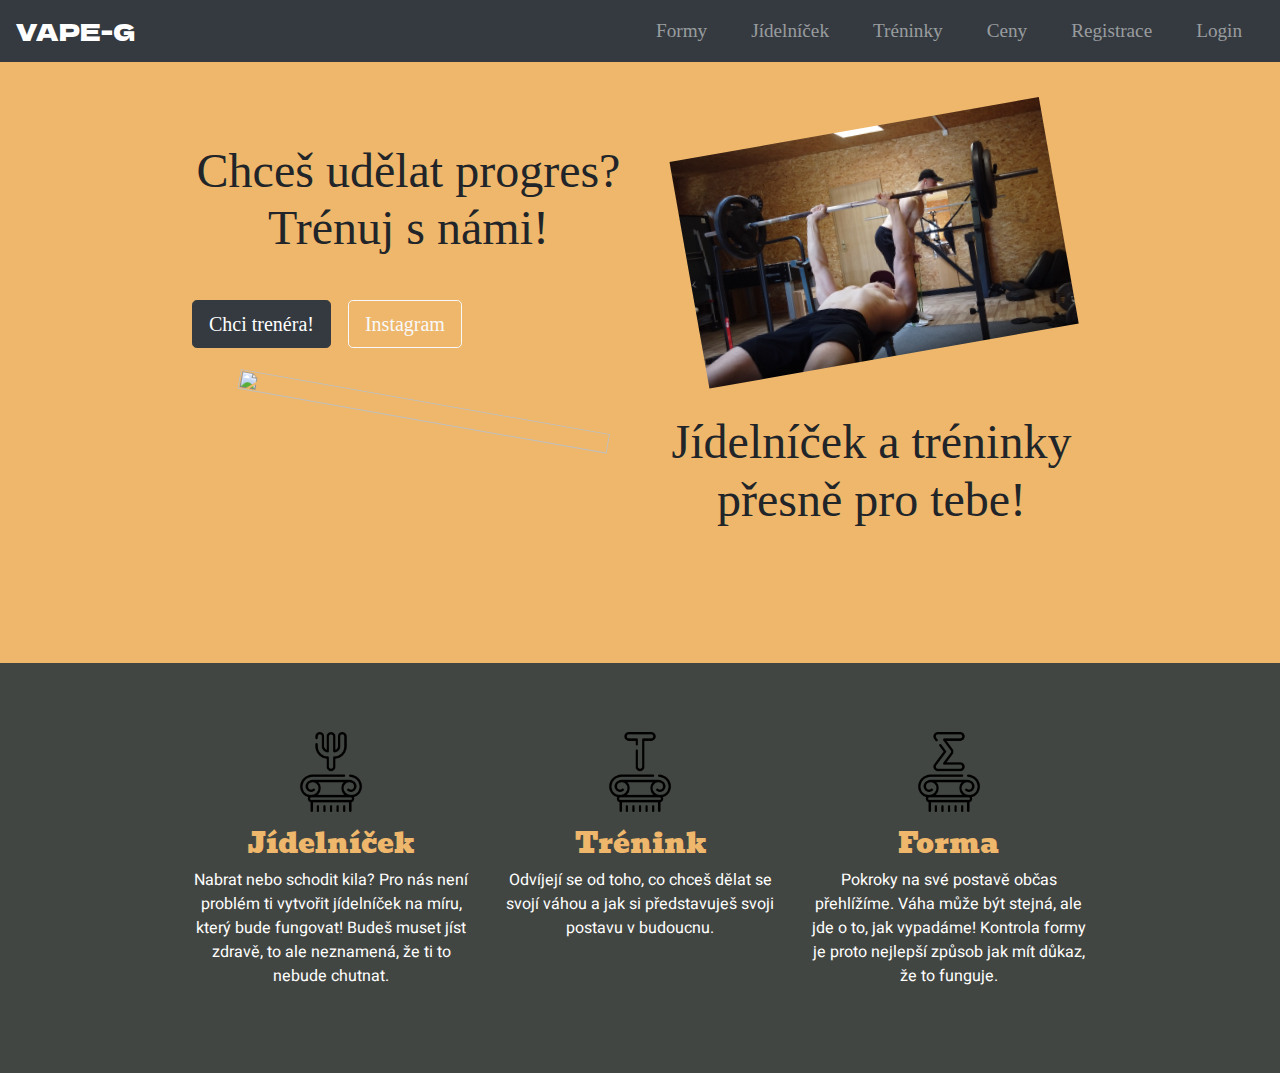
==== index.html @ 91965c05 "Add files via upload" ====
<!DOCTYPE html>
<html lang="en" dir="ltr">
  <head>
    <meta charset="utf-8">
    <title>VAPE-G</title>
    <link rel="icon" type="image/png" href="images/Favicon.png"/>
    <link rel="stylesheet" href="https://maxcdn.bootstrapcdn.com/bootstrap/4.0.0/css/bootstrap.min.css" integrity="sha384-Gn5384xqQ1aoWXA+058RXPxPg6fy4IWvTNh0E263XmFcJlSAwiGgFAW/dAiS6JXm" crossorigin="anonymous">
    <link rel="stylesheet" href="css/style.css"/>
    <link rel="preconnect" href="https://fonts.gstatic.com">
    <!-- Google fonts -->
    <link href="https://fonts.googleapis.com/css2?family=Bevan&display=swap" rel="stylesheet">
    <link href="https://fonts.googleapis.com/css2?family=Dela+Gothic+One&display=swap" rel="stylesheet">
    <link href="https://fonts.googleapis.com/css2?family=Heebo&display=swap" rel="stylesheet">
    <!-- Awsome faticon -->
    <script defer src="https://use.fontawesome.com/releases/v5.0.7/js/all.js"></script>
    <!-- bootstrap scripts -->
    <script src="https://code.jquery.com/jquery-3.2.1.slim.min.js" integrity="sha384-KJ3o2DKtIkvYIK3UENzmM7KCkRr/rE9/Qpg6aAZGJwFDMVNA/GpGFF93hXpG5KkN" crossorigin="anonymous"></script>
    <script src="https://cdnjs.cloudflare.com/ajax/libs/popper.js/1.12.9/umd/popper.min.js" integrity="sha384-ApNbgh9B+Y1QKtv3Rn7W3mgPxhU9K/ScQsAP7hUibX39j7fakFPskvXusvfa0b4Q" crossorigin="anonymous"></script>
    <script src="https://maxcdn.bootstrapcdn.com/bootstrap/4.0.0/js/bootstrap.min.js" integrity="sha384-JZR6Spejh4U02d8jOt6vLEHfe/JQGiRRSQQxSfFWpi1MquVdAyjUar5+76PVCmYl" crossorigin="anonymous"></script>

  </head>
  <body>

  <section id="title">

    <nav class="navbar fixed-top navbar-expand-lg navbar-dark bg-dark">

      <a class="navbar-brand" href="#">VAPE-G</a>

      <button class="navbar-toggler" type="button" data-toggle="collapse" data-target="#navbarSupportedContent" aria-controls="navbarSupportedContent" aria-expanded="false" aria-label="Toggle navigation">
        <span class="navbar-toggler-icon"></span>
      </button>

        <div class="collapse navbar-collapse" id="navbarSupportedContent">
          <ul class="navbar-nav ml-auto">
            <li class="nav-item"><a class="nav-link" href="Formy.html">Formy</a></li>
            <li class="nav-item"><a class="nav-link" href="Jídelníček.html">Jídelníček</a></li>
            <li class="nav-item"><a class="nav-link" href="#">Tréninky</a></li>
            <li class="nav-item"><a class="nav-link" href="#">Ceny</a></li>
            <li class="nav-item"><a class="nav-link" href="#">Registrace</a></li>
            <li class="nav-item"><a class="nav-link" href="#">Login</a></li>
          </ul>
        </div>
    </nav>

    <div class="container-fluid">
      <div class="row">
        <div class="col-lg-6">
          <h1>Chceš udělat progres? Trénuj s námi!</h1>
          <button type="button" class="btn btn-dark btn-lg download-button"><i class="fas fa-heartbeat"></i>Chci trenéra!</button>
          <button type="button" class="btn btn-outline-light btn-lg download-button"><i class="fab fa-instagram"></i>Instagram</button>
        </div>
        <div class="col-lg-6  col-md-6 col-sm-12">
          <img style="object-fit: contai" src="images/pv_1.png" alt="" width="375" height="225px" class="img_pv title-img2">
        </div>
        <div class="col-lg-6 col-md-6 col-sm-12">
          <img style="object-fit: contai" src="images/p_1.png" alt="" width="375" height="225px" class="img_pv title-img">
        </div>
        <div class="col-lg-6">
          <h1>Jídelníček a tréninky přesně pro tebe!</h1>
        </div>

      </div>
    </div>


    </section>

    <section id="middle-title">

      <div class="container-fluid">
        <div class="row">
          <div class="col-sm">
            <img style="" src="images/J_psi.png" class="little-images">
            <h3>Jídelníček</h3>
            <p>Nabrat nebo schodit kila? Pro nás není problém ti vytvořit jídelníček na míru, který bude fungovat! Budeš muset jíst zdravě, to ale neznamená, že ti to nebude chutnat. </p>
          </div>
          <div class="col-sm">
            <img style="" src="images/T_tau.png" class="little-images">
            <h3>Trénink</h3>
            <p>Odvíjejí se od toho, co chceš dělat se svojí váhou a jak si představuješ svoji postavu v budoucnu.</p>
          </div>
          <div class="col-sm">
            <img style="" src="images/f_sigma.png" class="little-images">
            <h3>Forma</h3>
            <p>Pokroky na své postavě občas přehlížíme. Váha může být stejná, ale jde o to, jak vypadáme! Kontrola formy je proto nejlepší způsob jak mít důkaz, že to funguje.</p>
          </div>
        </div>
      </div>
    </section>

  </body>
</html>
---- css/style.css ----
#title{
  background-color: #eeb76b;
  color: #grey;
  padding-top: 60px;
}

#middle-title{
  background-color: #424642;
  color: #eeb76b;
  padding-bottom: 30px;
}
/* jenom výplň */

.vypln{
  height: 50px;
  width: 100%;
  background-color: #424642;
}

body{
  font-family: "Montserrat";
}

h1{
  font-family: "Montserrat";
  text-align: center;
  margin: 10% 0 10% 0;
  font-size: 3rem;
}

h3{
  font-family: 'Bevan';
  text-align: center;
  margin-top: 15px;
}
p{
  font-family: 'Heebo', sans-serif;
  text-align: center;
  color: white;
}

.container-fluid{
  padding: 3% 15%;
}

img{
  padding-top: 30px;
  display: block;
  margin-left: auto;
  margin-right: auto;
  max-width: 100%;
  height: auto;
}

/* navigation bar */

.navbar-brand{
font-family: 'Dela Gothic One', cursive;
font-size: 1.5rem;
}

.nav-item{
  padding: 0 14px;
}

.nav-link{
  font-size: 1.2rem;
  color: #eeb76b;
}

/* Download Buttons */

.download-button{
  margin: 0% 3% 5% 0;
}

/* images */

.title-img2{
  transform: rotate(-10deg);
}

.title-img{
  transform: rotate(10deg);
}

.little-images{
    height:80px
    width:auto;/*maintain aspect ratio*/
    max-width:80px;
}
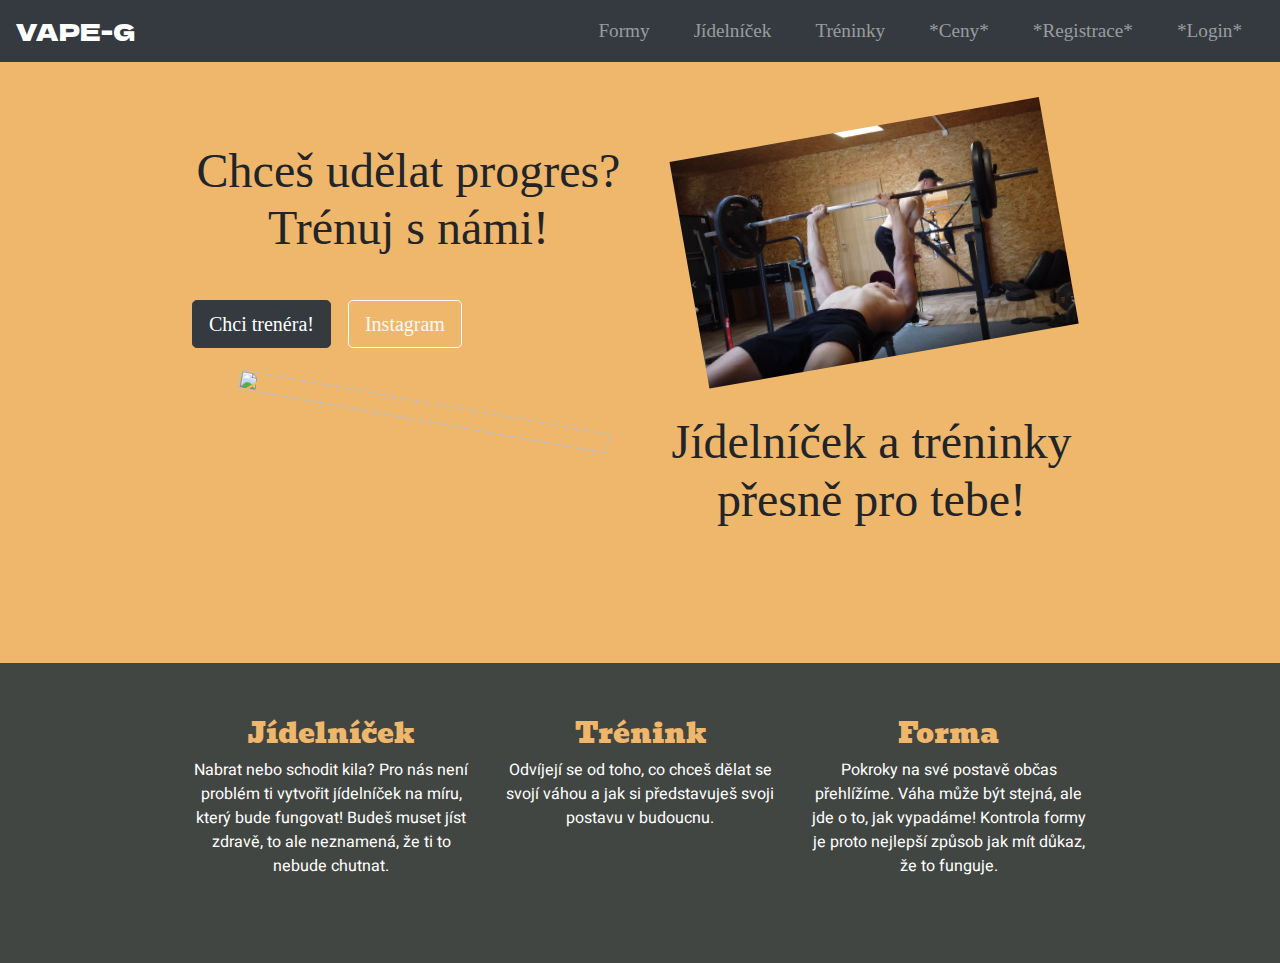
==== commit 657ad083: "Add files via upload" ====
--- a/index.html
+++ b/index.html
@@ -13,6 +13,7 @@
     <link href="https://fonts.googleapis.com/css2?family=Heebo&display=swap" rel="stylesheet">
     <!-- Awsome faticon -->
     <script defer src="https://use.fontawesome.com/releases/v5.0.7/js/all.js"></script>
+    <script src="https://kit.fontawesome.com/f1145ad436.js" crossorigin="anonymous"></script>
     <!-- bootstrap scripts -->
     <script src="https://code.jquery.com/jquery-3.2.1.slim.min.js" integrity="sha384-KJ3o2DKtIkvYIK3UENzmM7KCkRr/rE9/Qpg6aAZGJwFDMVNA/GpGFF93hXpG5KkN" crossorigin="anonymous"></script>
     <script src="https://cdnjs.cloudflare.com/ajax/libs/popper.js/1.12.9/umd/popper.min.js" integrity="sha384-ApNbgh9B+Y1QKtv3Rn7W3mgPxhU9K/ScQsAP7hUibX39j7fakFPskvXusvfa0b4Q" crossorigin="anonymous"></script>
@@ -25,7 +26,7 @@
 
     <nav class="navbar fixed-top navbar-expand-lg navbar-dark bg-dark">
 
-      <a class="navbar-brand" href="#">VAPE-G</a>
+      <a class="navbar-brand" href="index.html">VAPE-G</a>
 
       <button class="navbar-toggler" type="button" data-toggle="collapse" data-target="#navbarSupportedContent" aria-controls="navbarSupportedContent" aria-expanded="false" aria-label="Toggle navigation">
         <span class="navbar-toggler-icon"></span>
@@ -35,10 +36,10 @@
           <ul class="navbar-nav ml-auto">
             <li class="nav-item"><a class="nav-link" href="Formy.html">Formy</a></li>
             <li class="nav-item"><a class="nav-link" href="Jídelníček.html">Jídelníček</a></li>
-            <li class="nav-item"><a class="nav-link" href="#">Tréninky</a></li>
-            <li class="nav-item"><a class="nav-link" href="#">Ceny</a></li>
-            <li class="nav-item"><a class="nav-link" href="#">Registrace</a></li>
-            <li class="nav-item"><a class="nav-link" href="#">Login</a></li>
+            <li class="nav-item"><a class="nav-link" href="Tréninky.html">Tréninky</a></li>
+            <li class="nav-item"><a class="nav-link" href="#">*Ceny*</a></li>
+            <li class="nav-item"><a class="nav-link" href="#">*Registrace*</a></li>
+            <li class="nav-item"><a class="nav-link" href="#">*Login*</a></li>
           </ul>
         </div>
     </nav>
@@ -70,18 +71,18 @@
 
       <div class="container-fluid">
         <div class="row">
-          <div class="col-sm">
-            <img style="" src="images/J_psi.png" class="little-images">
+          <div class="box col-sm">
+            <a href='jídelníček.html'><i class="icon fas fa-utensils fa-4x"></i></a>
             <h3>Jídelníček</h3>
             <p>Nabrat nebo schodit kila? Pro nás není problém ti vytvořit jídelníček na míru, který bude fungovat! Budeš muset jíst zdravě, to ale neznamená, že ti to nebude chutnat. </p>
           </div>
-          <div class="col-sm">
-            <img style="" src="images/T_tau.png" class="little-images">
+          <div class="box col-sm">
+            <a href='Tréninky.html'><i class="icon fas fa-clipboard fa-4x"></i></a>
             <h3>Trénink</h3>
             <p>Odvíjejí se od toho, co chceš dělat se svojí váhou a jak si představuješ svoji postavu v budoucnu.</p>
           </div>
-          <div class="col-sm">
-            <img style="" src="images/f_sigma.png" class="little-images">
+          <div class="box col-sm">
+            <a href='Formy.html'><i class="icon fas fa-child fa-4x"></i></a>
             <h3>Forma</h3>
             <p>Pokroky na své postavě občas přehlížíme. Váha může být stejná, ale jde o to, jak vypadáme! Kontrola formy je proto nejlepší způsob jak mít důkaz, že to funguje.</p>
           </div>
--- a/css/style.css
+++ b/css/style.css
@@ -89,3 +89,15 @@
     width:auto;/*maintain aspect ratio*/
     max-width:80px;
 }
+
+.box{
+text-align: center;
+}
+
+.icon{
+color: black;
+}
+
+.icon:hover{
+  color: #ff8303;
+}
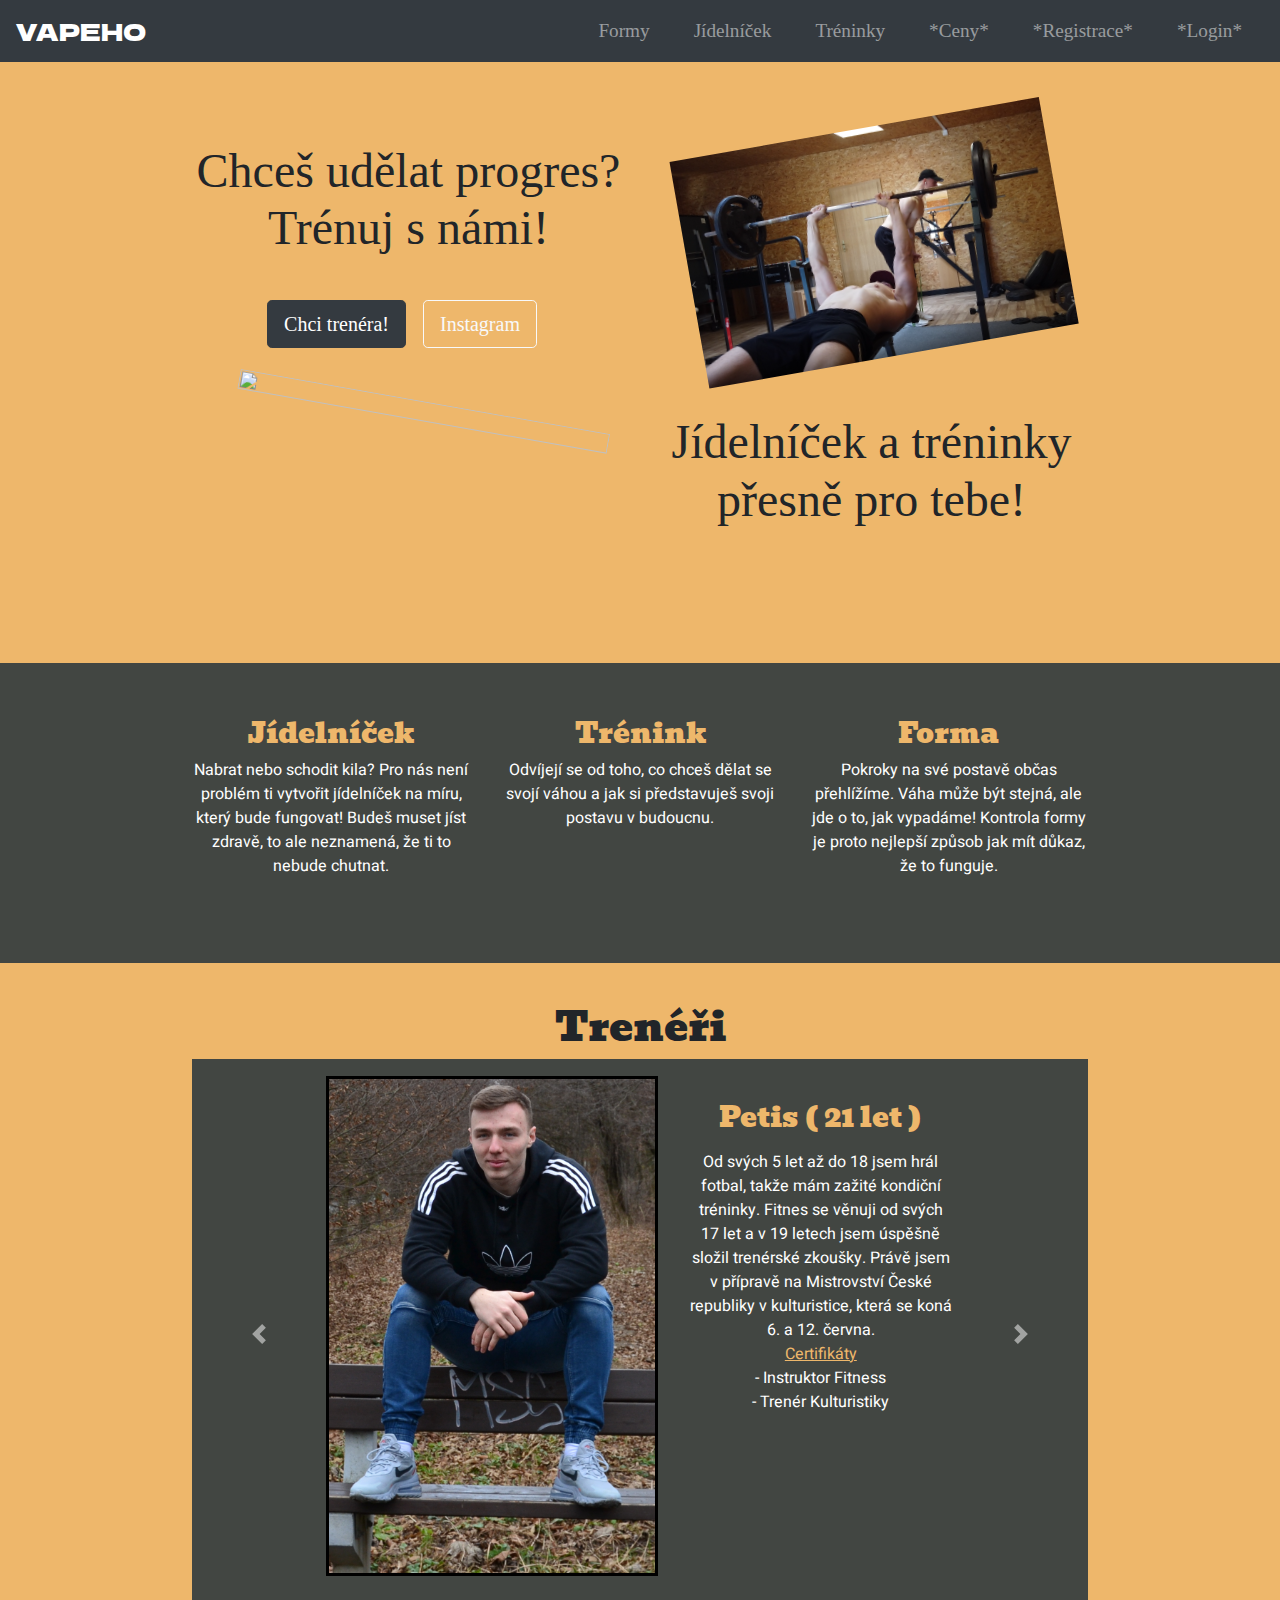
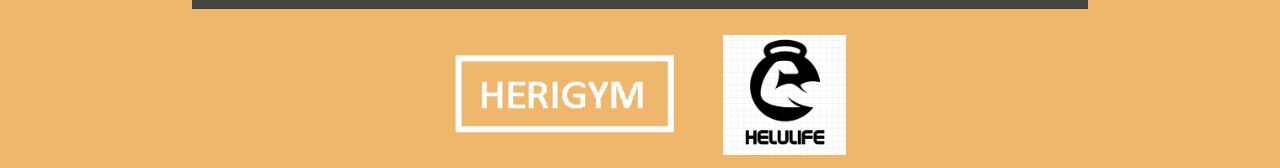
==== commit 2fb907e6: "Add files via upload" ====
--- a/index.html
+++ b/index.html
@@ -2,7 +2,7 @@
 <html lang="en" dir="ltr">
   <head>
     <meta charset="utf-8">
-    <title>VAPE-G</title>
+    <title>VAPEHO</title>
     <link rel="icon" type="image/png" href="images/Favicon.png"/>
     <link rel="stylesheet" href="https://maxcdn.bootstrapcdn.com/bootstrap/4.0.0/css/bootstrap.min.css" integrity="sha384-Gn5384xqQ1aoWXA+058RXPxPg6fy4IWvTNh0E263XmFcJlSAwiGgFAW/dAiS6JXm" crossorigin="anonymous">
     <link rel="stylesheet" href="css/style.css"/>
@@ -26,7 +26,7 @@
 
     <nav class="navbar fixed-top navbar-expand-lg navbar-dark bg-dark">
 
-      <a class="navbar-brand" href="index.html">VAPE-G</a>
+      <a class="navbar-brand" href="index.html">VAPEHO</a>
 
       <button class="navbar-toggler" type="button" data-toggle="collapse" data-target="#navbarSupportedContent" aria-controls="navbarSupportedContent" aria-expanded="false" aria-label="Toggle navigation">
         <span class="navbar-toggler-icon"></span>
@@ -52,10 +52,10 @@
           <button type="button" class="btn btn-outline-light btn-lg download-button"><i class="fab fa-instagram"></i>Instagram</button>
         </div>
         <div class="col-lg-6  col-md-6 col-sm-12">
-          <img style="object-fit: contai" src="images/pv_1.png" alt="" width="375" height="225px" class="img_pv title-img2">
+          <img style="object-fit: contai" src="images/pv_1.png" alt="" width="375" height="225px" class="img_pv title-img2 img_title">
         </div>
         <div class="col-lg-6 col-md-6 col-sm-12">
-          <img style="object-fit: contai" src="images/p_1.png" alt="" width="375" height="225px" class="img_pv title-img">
+          <img style="object-fit: contai" src="images/p_1.png" alt="" width="375" height="225px" class="img_pv title-img img_title">
         </div>
         <div class="col-lg-6">
           <h1>Jídelníček a tréninky přesně pro tebe!</h1>
@@ -72,23 +72,103 @@
       <div class="container-fluid">
         <div class="row">
           <div class="box col-sm">
-            <a href='jídelníček.html'><i class="icon fas fa-utensils fa-4x"></i></a>
+            <a href='Jídelníček.html'><i class="icon fas fa-utensils fa-4x"></i></a>
             <h3>Jídelníček</h3>
-            <p>Nabrat nebo schodit kila? Pro nás není problém ti vytvořit jídelníček na míru, který bude fungovat! Budeš muset jíst zdravě, to ale neznamená, že ti to nebude chutnat. </p>
+            <p class="midlle-p">Nabrat nebo schodit kila? Pro nás není problém ti vytvořit jídelníček na míru, který bude fungovat! Budeš muset jíst zdravě, to ale neznamená, že ti to nebude chutnat. </p>
           </div>
           <div class="box col-sm">
             <a href='Tréninky.html'><i class="icon fas fa-clipboard fa-4x"></i></a>
             <h3>Trénink</h3>
-            <p>Odvíjejí se od toho, co chceš dělat se svojí váhou a jak si představuješ svoji postavu v budoucnu.</p>
+            <p class="midlle-p">Odvíjejí se od toho, co chceš dělat se svojí váhou a jak si představuješ svoji postavu v budoucnu.</p>
           </div>
           <div class="box col-sm">
             <a href='Formy.html'><i class="icon fas fa-child fa-4x"></i></a>
             <h3>Forma</h3>
-            <p>Pokroky na své postavě občas přehlížíme. Váha může být stejná, ale jde o to, jak vypadáme! Kontrola formy je proto nejlepší způsob jak mít důkaz, že to funguje.</p>
+            <p class="midlle-p">Pokroky na své postavě občas přehlížíme. Váha může být stejná, ale jde o to, jak vypadáme! Kontrola formy je proto nejlepší způsob jak mít důkaz, že to funguje.</p>
           </div>
         </div>
       </div>
     </section>
 
+
+
+    <section id="switch-title">
+
+      <h3 class="switch-h3">Trenéři</h3>
+
+      <div id="carouselExampleControls" class="carousel slide" data-ride="carousel" data-interval="10000">
+        <div class="carousel-inner">
+          <div class="carousel-item active" style="background-color: #424642;">
+
+            <div class="container-fluid">
+              <div class="row">
+                <div class="box col-sm">
+                  <img src="images/Petr_Herian_foto.jpg" alt="petis_profil" class="profil-photo">
+                </div>
+                <div class="box col-sm">
+                  <h3 class="profil_h3">Petis ( 21 let )</h3>
+                  <p class="switch-p">Od svých 5 let až do 18 jsem hrál fotbal, takže mám zažité kondiční tréninky. Fitnes se věnuji od svých 17 let a v 19 letech jsem úspěšně složil
+                    trenérské zkoušky. Právě jsem v přípravě na Mistrovství České republiky v kulturistice, která se koná 6. a 12. června. <br> <u style="color: #eeb76b;">Certifikáty</u> <br>
+                    - Instruktor Fitness<br>- Trenér Kulturistiky</p>
+
+                </div>
+              </div>
+            </div>
+
+          </div>
+          <div class="carousel-item" style="background-color: #424642;">
+
+            <div class="container-fluid">
+              <div class="row">
+                <div class="box col-sm">
+                  <img src="images/vasek.jpg" alt="petis_profil" class="profil-photo">
+                </div>
+                <div class="box col-sm">
+                  <h3 class="profil_h3">Vašek ( 21 let )</h3>
+                  <p class="switch-p">Od svých 5 let až do 15 jsem hrál fotbal, potom jsem začal běhat jako hubený hovno (atlet). No a v 19 mi došlo, že mám vobří nohy,
+                    tak se vydám Fitnes cestou. Právě jsem v přípravě na Mistrovství České republiky v kulturistice, která se koná 6. a 12. června. <br> <u style="color: #eeb76b;">Certifikáty</u> <br>
+                    - Instruktor Fitness<br>- Trenér Kulturistiky</p>
+
+                </div>
+              </div>
+            </div>
+
+          </div>
+          <div class="carousel-item" style="background-color: #424642;">
+
+            <div class="container-fluid">
+              <div class="row">
+                <div class="box col-sm">
+                  <img src="images/jan.jpg" alt="petis_profil" class="profil-photo">
+                </div>
+                <div class="box col-sm">
+                  <h3 class="profil_h3">Honza ( 21 let )</h3>
+                  <p class="switch-p">Od svých 5 let až do 13 jsem hrál fotbal, potom jsem zjistil, že hraju jak kus hovna tak jsem si šel plácat s jounasem pinkpong. Z odpalů
+                    míčků mi narostly vobrovský latisimusi, tak jsem začal cvičit a vybudoval jsem si na zádech letiště. Právě jsem v přípravě na Mistrovství České republiky v kulturistice, která se koná 6. a 12. června. <br> <u style="color: #eeb76b;">Certifikáty</u> <br>
+                    - Instruktor Fitness<br>- Trenér Kulturistiky</p>
+
+                </div>
+              </div>
+            </div>
+
+          </div>
+        </div>
+
+        <a class="carousel-control-prev" href="#carouselExampleControls" role="button" data-slide="prev">
+          <span class="carousel-control-prev-icon" aria-hidden="true"></span>
+          <span class="sr-only">Previous</span>
+        </a>
+        <a class="carousel-control-next" href="#carouselExampleControls" role="button" data-slide="next">
+          <span class="carousel-control-next-icon" aria-hidden="true"></span>
+          <span class="sr-only">Next</span>
+        </a>
+      </div>
+  </section>
+  <section id="press">
+    <img src="images/HERIGYM.png" alt="" class="reklama-photo">
+    <img src="images/Helulife.png" alt="" class="reklama-photo">
+  </section>
+
+
   </body>
 </html>
--- a/css/style.css
+++ b/css/style.css
@@ -1,7 +1,7 @@
 #title{
   background-color: #eeb76b;
-  color: #grey;
   padding-top: 60px;
+  text-align: center;
 }
 
 #middle-title{
@@ -33,7 +33,7 @@
   text-align: center;
   margin-top: 15px;
 }
-p{
+.midlle-p{
   font-family: 'Heebo', sans-serif;
   text-align: center;
   color: white;
@@ -43,11 +43,8 @@
   padding: 3% 15%;
 }
 
-img{
+.img_title{
   padding-top: 30px;
-  display: block;
-  margin-left: auto;
-  margin-right: auto;
   max-width: 100%;
   height: auto;
 }
@@ -101,3 +98,48 @@
 .icon:hover{
   color: #ff8303;
 }
+
+/* switch sekce */
+
+#switch-title{
+  padding: 2% 15%;
+  background-color: #eeb76b;
+  text-align: center;
+}
+
+.switch-p{
+  font-family: 'Heebo', sans-serif;
+  color: white;
+  margin-top: 15px;
+}
+
+.switch-h3{
+  font-size: 2.5rem;
+}
+
+.profil-photo{
+  height: 500px;
+  width: auto;
+  margin-top: -10px;
+  border: 3px solid black;
+}
+
+#press{
+  text-align: center;
+  background-color: #eeb76b;
+  padding-bottom: 1%;
+}
+
+.reklama-photo{
+  width: auto;
+  height: 120px;
+  margin: 0px 10px;
+}
+
+.profil_h3{
+  color : #eeb76b;
+}
+
+.carousel-item{
+ height: 550px;
+}
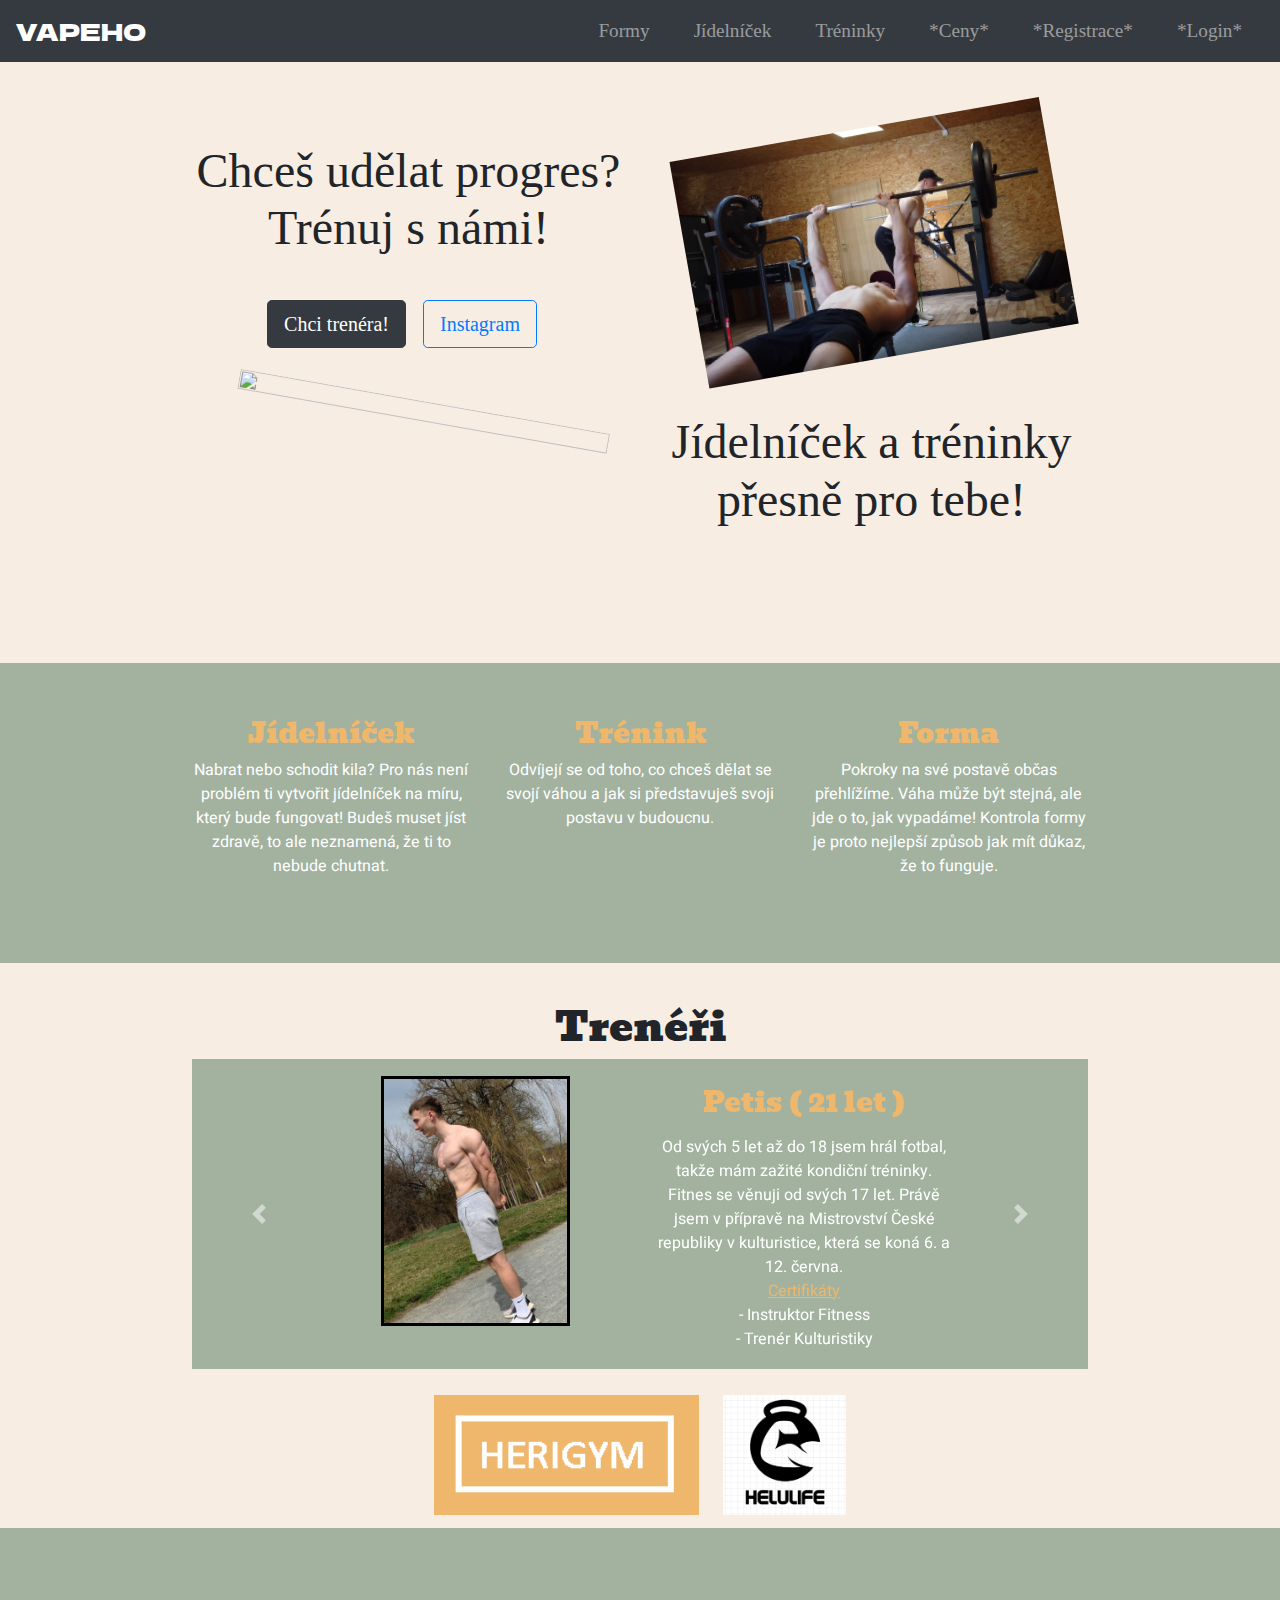
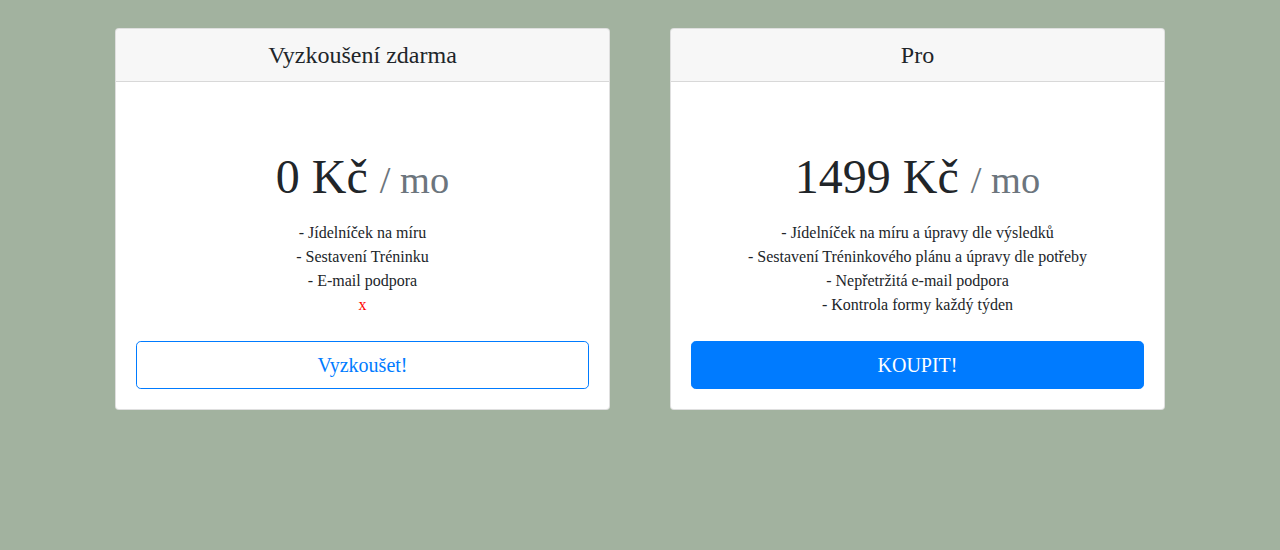
==== commit 4ca24d22: "Add files via upload" ====
--- a/index.html
+++ b/index.html
@@ -38,7 +38,7 @@
             <li class="nav-item"><a class="nav-link" href="Jídelníček.html">Jídelníček</a></li>
             <li class="nav-item"><a class="nav-link" href="Tréninky.html">Tréninky</a></li>
             <li class="nav-item"><a class="nav-link" href="#">*Ceny*</a></li>
-            <li class="nav-item"><a class="nav-link" href="#">*Registrace*</a></li>
+            <li class="nav-item"><a class="nav-link" href="Registrace.html">*Registrace*</a></li>
             <li class="nav-item"><a class="nav-link" href="#">*Login*</a></li>
           </ul>
         </div>
@@ -48,8 +48,8 @@
       <div class="row">
         <div class="col-lg-6">
           <h1>Chceš udělat progres? Trénuj s námi!</h1>
-          <button type="button" class="btn btn-dark btn-lg download-button"><i class="fas fa-heartbeat"></i>Chci trenéra!</button>
-          <button type="button" class="btn btn-outline-light btn-lg download-button"><i class="fab fa-instagram"></i>Instagram</button>
+          <button type="submit" onClick="location.href='Formy.html'" class="btn btn-dark btn-lg download-button"><i class="fas fa-heartbeat"></i>Chci trenéra!</button>
+          <button type="button" onclick="window.open('https://www.instagram.com/peta.herian/')" class="btn btn-outline-primary btn-lg download-button"><i class="fab fa-instagram"></i>Instagram</button>
         </div>
         <div class="col-lg-6  col-md-6 col-sm-12">
           <img style="object-fit: contai" src="images/pv_1.png" alt="" width="375" height="225px" class="img_pv title-img2 img_title">
@@ -98,17 +98,17 @@
 
       <div id="carouselExampleControls" class="carousel slide" data-ride="carousel" data-interval="10000">
         <div class="carousel-inner">
-          <div class="carousel-item active" style="background-color: #424642;">
+          <div class="carousel-item active" style="background-color: #a2b29f;"> <!-- BARVA -->
 
             <div class="container-fluid">
               <div class="row">
                 <div class="box col-sm">
-                  <img src="images/Petr_Herian_foto.jpg" alt="petis_profil" class="profil-photo">
+                  <img src="images/lepsi_petr.jpg" alt="petis_profil" class="profil-photo">
                 </div>
                 <div class="box col-sm">
                   <h3 class="profil_h3">Petis ( 21 let )</h3>
-                  <p class="switch-p">Od svých 5 let až do 18 jsem hrál fotbal, takže mám zažité kondiční tréninky. Fitnes se věnuji od svých 17 let a v 19 letech jsem úspěšně složil
-                    trenérské zkoušky. Právě jsem v přípravě na Mistrovství České republiky v kulturistice, která se koná 6. a 12. června. <br> <u style="color: #eeb76b;">Certifikáty</u> <br>
+                  <p class="switch-p">Od svých 5 let až do 18 jsem hrál fotbal, takže mám zažité kondiční tréninky. Fitnes se věnuji od svých 17 let.
+                     Právě jsem v přípravě na Mistrovství České republiky v kulturistice, která se koná 6. a 12. června. <br> <u style="color: #eeb76b;">Certifikáty</u> <br>
                     - Instruktor Fitness<br>- Trenér Kulturistiky</p>
 
                 </div>
@@ -121,12 +121,12 @@
             <div class="container-fluid">
               <div class="row">
                 <div class="box col-sm">
-                  <img src="images/vasek.jpg" alt="petis_profil" class="profil-photo">
+                  <img src="images/22_vasek.png" alt="petis_profil" class="profil-photo">
                 </div>
                 <div class="box col-sm">
                   <h3 class="profil_h3">Vašek ( 21 let )</h3>
                   <p class="switch-p">Od svých 5 let až do 15 jsem hrál fotbal, potom jsem začal běhat jako hubený hovno (atlet). No a v 19 mi došlo, že mám vobří nohy,
-                    tak se vydám Fitnes cestou. Právě jsem v přípravě na Mistrovství České republiky v kulturistice, která se koná 6. a 12. června. <br> <u style="color: #eeb76b;">Certifikáty</u> <br>
+                    tak se vydám Fitnes cestou. <br> <u style="color: #eeb76b;">Certifikáty</u> <br>
                     - Instruktor Fitness<br>- Trenér Kulturistiky</p>
 
                 </div>
@@ -143,8 +143,8 @@
                 </div>
                 <div class="box col-sm">
                   <h3 class="profil_h3">Honza ( 21 let )</h3>
-                  <p class="switch-p">Od svých 5 let až do 13 jsem hrál fotbal, potom jsem zjistil, že hraju jak kus hovna tak jsem si šel plácat s jounasem pinkpong. Z odpalů
-                    míčků mi narostly vobrovský latisimusi, tak jsem začal cvičit a vybudoval jsem si na zádech letiště. Právě jsem v přípravě na Mistrovství České republiky v kulturistice, která se koná 6. a 12. června. <br> <u style="color: #eeb76b;">Certifikáty</u> <br>
+                  <p class="switch-p">Od svých 5 let až do 13 jsem hrál fotbal, potom jsem šel plácat s jounasem pinkpong. Z odpalů
+                    míčků mi narostly vobrovský latisimusi, tak jsem začal cvičit a vybudoval jsem si na zádech letiště.<br> <u style="color: #eeb76b;">Certifikáty</u> <br>
                     - Instruktor Fitness<br>- Trenér Kulturistiky</p>
 
                 </div>
@@ -169,6 +169,81 @@
     <img src="images/Helulife.png" alt="" class="reklama-photo">
   </section>
 
+  <section id="pricing">
+
+    <div class="card-deck mb-3 text-center">
+        <div class="col-lg-6 col-md-12">
+          <div class="card mb-4 box-shadow">
+            <div class="card-header">
+              <h4 class="my-0 font-weight-normal">Vyzkoušení zdarma</h4>
+            </div>
+            <div class="card-body">
+              <h1 class="card-title pricing-card-title">0 Kč <small class="text-muted">/ mo</small></h1>
+              <ul class="list-unstyled mt-3 mb-4">
+                <li>- Jídelníček na míru</li>
+                <li>- Sestavení Tréninku</li>
+                <li>- E-mail podpora</li>
+                <li style="color:red;">x</li>
+              </ul>
+              <button type="button" class="btn btn-lg btn-block btn-outline-primary">Vyzkoušet!</button>
+            </div>
+          </div>
+        </div>
+        <div class="col-lg-6 col-md-12">
+          <div class="card mb-4 box-shadow">
+            <div class="card-header">
+              <h4 class="my-0 font-weight-normal">Pro</h4>
+            </div>
+            <div class="card-body">
+              <h1 class="card-title pricing-card-title">1499 Kč <small class="text-muted">/ mo</small></h1>
+              <ul class="list-unstyled mt-3 mb-4">
+                <li>- Jídelníček na míru a úpravy dle výsledků</li>
+                <li>- Sestavení Tréninkového plánu a úpravy dle potřeby</li>
+                <li>- Nepřetržitá e-mail podpora</li>
+                <li>- Kontrola formy každý týden</li>
+              </ul>
+              <button type="button" class="btn btn-lg btn-block btn-primary">KOUPIT!</button>
+            </div>
+          </div>
+        </div>
+      </div>
+
+
+
+    <!-- <div class="row">
+
+      <div class="col-lg-6 col-md-12">
+
+        <div class="card card1">
+          <div class="card-header">
+            <h3>Online zkušební verze</h3>
+          </div>
+          <div class="card-body">
+            <h2>Zdarma na jeden měsíc!</h2>
+            <button type="button" onClick="location.href='Registrace.html'" class="btn btn-outline-light btn-lg btn-block">Click!</button>
+          </div>
+        </div>
+
+      </div>
+
+      <div class="col-lg-6 col-md-12">
+
+        <div class="card card1">
+          <div class="card-header">
+            <h3>Online Trenér</h3>
+          </div>
+          <div class="card-body">
+            <h2>1499kč / měsíc</h2>
+            <button type="button" onClick="location.href='Registrace.html'" class="btn btn-outline-light btn-lg btn-block">Click!</button>
+          </div>
+        </div>
+
+      </div>
+
+      </div>
+    </div>
+    </div> -->
+  </section>
 
   </body>
 </html>
--- a/css/style.css
+++ b/css/style.css
@@ -1,11 +1,11 @@
 #title{
-  background-color: #eeb76b;
+  background-color: #f8ede3;
   padding-top: 60px;
   text-align: center;
 }
 
 #middle-title{
-  background-color: #424642;
+  background-color: #a2b29f;
   color: #eeb76b;
   padding-bottom: 30px;
 }
@@ -103,7 +103,7 @@
 
 #switch-title{
   padding: 2% 15%;
-  background-color: #eeb76b;
+  background-color: #f8ede3;
   text-align: center;
 }
 
@@ -117,8 +117,14 @@
   font-size: 2.5rem;
 }
 
+h2{
+  font-size: 3rem;
+  color: white;
+  text-align: center;
+}
+
 .profil-photo{
-  height: 500px;
+  height: 250px;
   width: auto;
   margin-top: -10px;
   border: 3px solid black;
@@ -126,7 +132,7 @@
 
 #press{
   text-align: center;
-  background-color: #eeb76b;
+  background-color: #f8ede3;
   padding-bottom: 1%;
 }
 
@@ -138,8 +144,43 @@
 
 .profil_h3{
   color : #eeb76b;
+  margin-top: 0;
 }
 
 .carousel-item{
- height: 550px;
+ height: 310px;
 }
+
+.middle-card{
+  text-align: center;
+}
+/* pricing section */
+
+#pricing{
+  padding: 100px;
+  background-color: #a2b29f;
+}
+
+/* .card1{
+   margin-right: 25px;
+   margin-left: 25px;
+   margin-top: 25px;
+}
+
+.card{
+  background-color: #eeb76b;
+  border: solid 30px #eeb76b;
+}
+
+.card-p{
+  font-size: 1.5rem;
+  color: #eeb76b;
+}
+
+.card-body{
+  background-color: #424642;
+}
+
+.card-header{
+  background-color: white;
+} */
